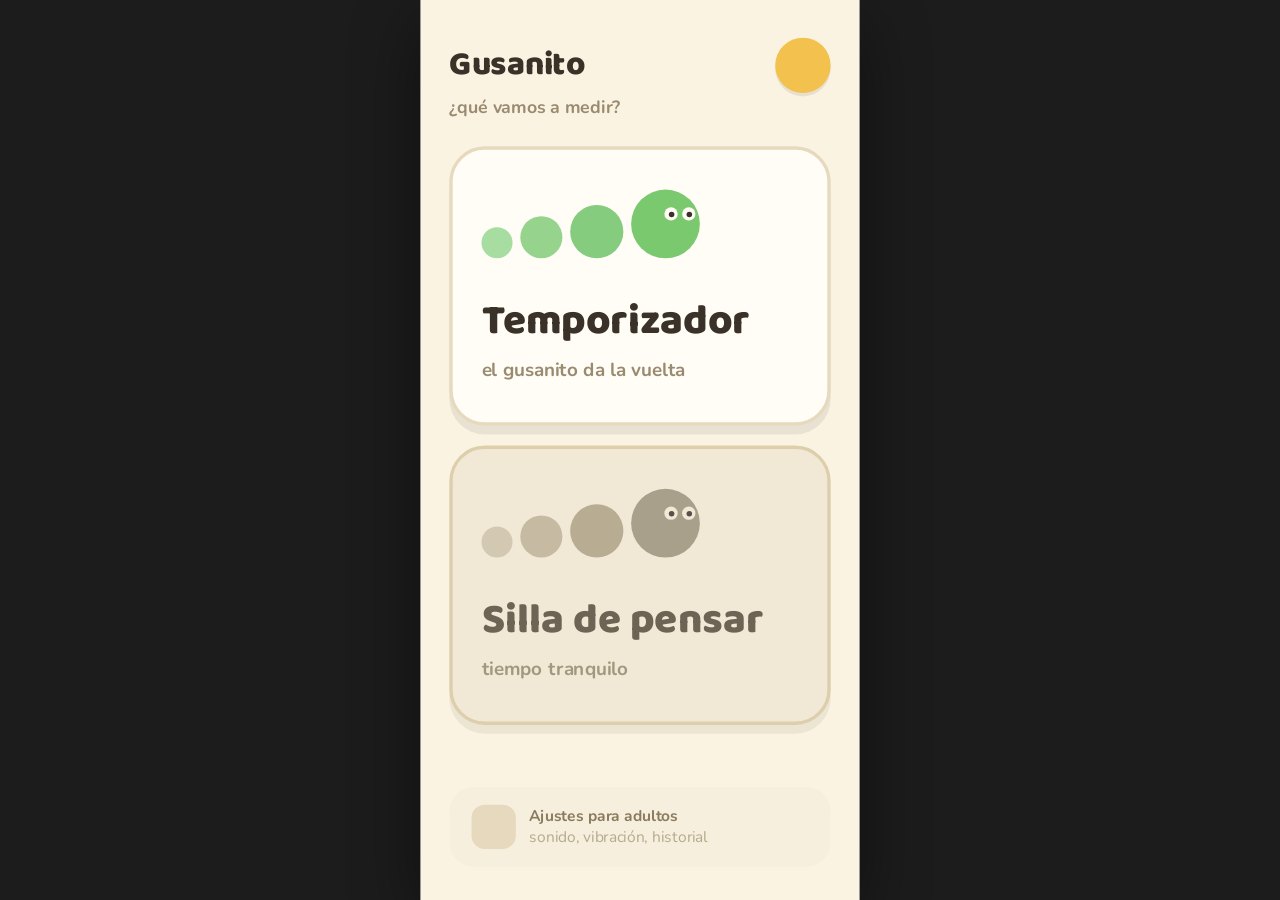
==== docs/index.html @ d6c410ab "Mover web/ a docs/ para publicar con GitHub Pages GitHub Pages (branch deployment) solo permite / o " ====
<!DOCTYPE html>
<html lang="es">
<head>
<meta charset="UTF-8" />
<meta name="viewport" content="width=device-width, initial-scale=1, maximum-scale=1, user-scalable=no" />
<title>Gusanito</title>
<link rel="preconnect" href="https://fonts.googleapis.com" />
<link rel="preconnect" href="https://fonts.gstatic.com" crossorigin />
<link href="https://fonts.googleapis.com/css2?family=Baloo+2:wght@500;700;800&family=Nunito:wght@400;700;800&display=swap" rel="stylesheet" />
<link rel="stylesheet" href="style.css" />
</head>
<body>
<div class="stage-wrapper">
  <div id="stage">

    <!-- 1 · Inicio -->
    <section class="screen active" id="screen-inicio">
      <div class="pad-inicio">
        <div class="row-between">
          <div class="titulo-app">Gusanito</div>
          <div class="sol"></div>
        </div>
        <div class="subtitulo-app">¿qué vamos a medir?</div>

        <div class="modo-card modo-card--temporizador" id="card-temporizador">
          <div class="gusanito-mini">
            <div class="mini-seg mini-seg--1"></div>
            <div class="mini-seg mini-seg--2"></div>
            <div class="mini-seg mini-seg--3"></div>
            <div class="mini-head">
              <div class="mini-ojo" style="left:30px;top:16px"></div>
              <div class="mini-ojo" style="left:46px;top:16px"></div>
              <div class="mini-pupila" style="left:34px;top:20px"></div>
              <div class="mini-pupila" style="left:50px;top:20px"></div>
            </div>
          </div>
          <div class="modo-titulo">Temporizador</div>
          <div class="modo-subtitulo">el gusanito da la vuelta</div>
        </div>

        <div class="modo-card modo-card--silla" id="card-silla">
          <div class="gusanito-mini">
            <div class="mini-seg mini-seg--1 silla"></div>
            <div class="mini-seg mini-seg--2 silla"></div>
            <div class="mini-seg mini-seg--3 silla"></div>
            <div class="mini-head silla">
              <div class="mini-ojo silla" style="left:30px;top:16px"></div>
              <div class="mini-ojo silla" style="left:46px;top:16px"></div>
              <div class="mini-pupila silla" style="left:34px;top:20px"></div>
              <div class="mini-pupila silla" style="left:50px;top:20px"></div>
            </div>
          </div>
          <div class="modo-titulo silla">Silla de pensar</div>
          <div class="modo-subtitulo silla">tiempo tranquilo</div>
        </div>

        <div class="spacer-flex"></div>

        <div class="ajustes-chip">
          <div class="ajustes-icono"></div>
          <div>
            <div class="ajustes-titulo">Ajustes para adultos</div>
            <div class="ajustes-subtitulo">sonido, vibración, historial</div>
          </div>
        </div>
      </div>
    </section>

    <!-- 2 · Duración Temporizador -->
    <section class="screen" id="screen-duracion-t">
      <div class="pad-duracion">
        <button class="back-btn back-btn--warm" id="back-duracion-t" aria-label="Volver">
          <svg viewBox="0 0 14 14"><path d="M14 1 L1 7 L14 13" stroke="#8A7A5E" stroke-width="5" stroke-linecap="round" stroke-linejoin="round" fill="none"/></svg>
        </button>
        <div class="titulo-32">¿Cuánto tiempo?</div>
        <div class="subtitulo-15">de 1 a 60 minutos</div>

        <div class="stepper stepper--warm">
          <button class="stepper-btn stepper-btn--minus-warm" id="t-minus" aria-label="Menos">
            <div class="bar-h"></div>
          </button>
          <div class="stepper-valor">
            <div class="stepper-numero" id="t-valor">5</div>
            <div class="stepper-label">MINUTOS</div>
          </div>
          <button class="stepper-btn stepper-btn--plus-warm" id="t-plus" aria-label="Más">
            <div class="bar-h light"></div>
            <div class="bar-v light"></div>
          </button>
        </div>

        <div class="eyebrow">ATAJOS</div>
        <div class="atajos-grid" id="atajos-grid"></div>

        <div class="spacer-flex"></div>

        <button class="cta cta--warm" id="empezar-btn">
          <svg viewBox="0 0 24 24" width="24" height="24"><path d="M0,0 L24,12 L0,24 Z" fill="#FFFFFF"/></svg>
          <span>Empezar</span>
        </button>
      </div>
    </section>

    <!-- 3 · Cuenta regresiva Temporizador -->
    <section class="screen" id="screen-cuenta-t">
      <svg id="canvas-t" viewBox="0 0 396 812" class="canvas-recorrido"></svg>
      <div class="cuenta-t-texto">
        <div class="mensaje-progreso" id="t-mensaje">¡Vamos!</div>
        <div class="tiempo-grande" id="t-tiempo">05:00</div>
        <div class="minutos-label">MINUTOS</div>
      </div>
      <div class="cuenta-t-controles">
        <button class="pausa-btn" id="t-pausa" aria-label="Pausar">
          <svg viewBox="0 0 24 24" width="30" height="30"><path d="M0,0 L24,12 L0,24 Z" fill="#FFFFFF"/></svg>
        </button>
        <button class="link-terminar" id="t-terminar">terminar</button>
      </div>
    </section>

    <!-- 4 · Terminó -->
    <section class="screen" id="screen-termino">
      <div class="confetti-layer" id="confetti-layer"></div>
      <div class="termino-centro">
        <div class="gusanito-grande" id="gusanito-grande">
          <div class="grande-seg grande-seg--1"></div>
          <div class="grande-seg grande-seg--2"></div>
          <div class="grande-seg grande-seg--3"></div>
          <div class="grande-head">
            <div class="grande-ojo" style="left:36px;top:21px"></div>
            <div class="grande-ojo" style="left:57px;top:21px"></div>
            <div class="grande-pupila" style="left:40px;top:26px"></div>
            <div class="grande-pupila" style="left:61px;top:26px"></div>
            <svg class="grande-boca" viewBox="0 0 28 13"><path d="M2,2 A12,12 0 0 0 26,2" stroke="#3A3128" stroke-width="4" stroke-linecap="round" fill="none"/></svg>
          </div>
        </div>
        <div class="titulo-pop" id="titulo-pop">¡Terminó!</div>
        <div class="subtitulo-19">el gusanito dio la vuelta completa</div>
        <div class="campanita-pill campanita-pill--warm">
          <div class="campanita-dot campanita-dot--warm"></div>
          <span>sonó la campanita</span>
        </div>
        <button class="cta cta--accent" id="otra-vez-btn"><span>Otra vez</span></button>
        <button class="link-tenue" id="volver-inicio-btn">volver al inicio</button>
      </div>
    </section>

    <!-- 5 · Silla · duración -->
    <section class="screen" id="screen-duracion-s">
      <div class="pad-duracion">
        <button class="back-btn back-btn--cool" id="back-duracion-s" aria-label="Volver">
          <svg viewBox="0 0 14 14"><path d="M14 1 L1 7 L14 13" stroke="#8C887F" stroke-width="5" stroke-linecap="round" stroke-linejoin="round" fill="none"/></svg>
        </button>
        <div class="titulo-30-cool">Silla de pensar</div>
        <div class="subtitulo-15-cool">Recomendado: un minuto por año de edad.</div>

        <div class="stepper stepper--cool">
          <button class="stepper-btn stepper-btn--minus-cool" id="s-minus" aria-label="Menos">
            <div class="bar-h cool"></div>
          </button>
          <div class="stepper-valor">
            <div class="stepper-numero-cool" id="s-valor">4</div>
            <div class="stepper-label-cool">MINUTOS</div>
          </div>
          <button class="stepper-btn stepper-btn--plus-cool" id="s-plus" aria-label="Más">
            <div class="bar-h light"></div>
            <div class="bar-v light"></div>
          </button>
        </div>

        <div class="eyebrow-cool">POR EDAD</div>
        <div class="edad-grid" id="edad-grid"></div>

        <div class="info-box">Durante el tiempo tranquilo la pantalla se queda fija. Solo un adulto puede terminarlo antes, manteniendo el botón presionado.</div>

        <div class="spacer-flex"></div>

        <button class="cta cta--cool-dark" id="comenzar-btn"><span>Comenzar</span></button>
      </div>
    </section>

    <!-- 6 · Silla · cuenta regresiva -->
    <section class="screen" id="screen-cuenta-s">
      <div class="circulo-respiracion"></div>
      <svg id="canvas-s" viewBox="0 0 396 812" class="canvas-recorrido"></svg>
      <div class="cuenta-s-texto">
        <div class="quedate-sentado">Quédate sentado</div>
        <div class="tiempo-grande-cool" id="s-tiempo">04:00</div>
        <div class="mensaje-cool" id="s-mensaje">el gusanito está dando la vuelta</div>
      </div>
      <div class="cuenta-s-controles">
        <div class="hold-bar" id="hold-bar">
          <div class="hold-fill" id="hold-fill"></div>
          <span class="hold-texto">Mantén presionado para terminar</span>
        </div>
        <div class="solo-adulto">solo un adulto</div>
      </div>
    </section>

    <!-- 7 · Silla · cierre -->
    <section class="screen" id="screen-cierre-s">
      <div class="pad-cierre">
        <div class="gusanito-cierre">
          <div class="cierre-seg cierre-seg--1"></div>
          <div class="cierre-seg cierre-seg--2"></div>
          <div class="cierre-seg cierre-seg--3"></div>
          <div class="cierre-head">
            <div class="cierre-ojo" style="left:30px;top:18px"></div>
            <div class="cierre-ojo" style="left:48px;top:18px"></div>
            <div class="cierre-pupila" style="left:34px;top:22px"></div>
            <div class="cierre-pupila" style="left:52px;top:22px"></div>
          </div>
        </div>
        <div class="titulo-44-cierre">Ya puedes<br/>levantarte</div>
        <div class="subtitulo-17-cierre">El gusanito terminó su vuelta. ¿Hablamos un momento de lo que pasó?</div>
        <div class="campanita-pill campanita-pill--cierre">
          <div class="campanita-dot campanita-dot--cierre"></div>
          <span>sonó la campanita</span>
        </div>
        <button class="cta cta--cierre" id="listo-btn"><span>Listo</span></button>
        <div class="divisor"></div>
        <div class="protocolo-card">
          <div class="eyebrow-cierre">PARA LOS ADULTOS</div>
          <div class="protocolo-titulo">Protocolo para que el tiempo fuera sea efectivo</div>
          <div class="protocolo-intro">Si decides utilizar la pausa como herramienta de gestión de conducta, la evidencia en modificación de conducta (como los protocolos de Parent-Child Interaction Therapy — PCIT) sugiere las siguientes pautas:</div>
          <div class="pautas-lista" id="pautas-lista"></div>
        </div>
      </div>
    </section>

  </div>
</div>
<script src="app.js"></script>
</body>
</html>
---- docs/style.css ----
:root {
  --warm-paper: #FBF3E2;
  --warm-paperDone: #FDF7E6;
  --warm-card: #FFFDF6;
  --warm-cardAlt: #F1E9D5;
  --warm-chip: #F6EFDD;
  --warm-border: #E6D9BE;
  --warm-borderAlt: #DDCEAC;
  --warm-ink: #3A3128;
  --warm-inkSoft: #8A7A5E;
  --warm-inkMuted: #9A8B70;
  --warm-inkFaint: #B6A98D;
  --warm-inkPale: #C0B49A;
  --warm-worm: #7BC96F;
  --warm-wormShadow: #5FA855;
  --warm-tint1: #A8DDA1;
  --warm-tint2: #96D48D;
  --warm-tint3: #86CC7E;
  --warm-accent: #E8A33D;
  --warm-accentShadow: #C6851F;
  --warm-accentText: #8A6A2F;
  --warm-sun: #F2C14E;
  --warm-confetti0: #E8A33D;
  --warm-confetti1: #7BC96F;
  --warm-confetti2: #E8836A;
  --warm-confetti3: #6FB6D8;
  --warm-sillaTint1: #D3C9B2;
  --warm-sillaTint2: #C6BBA2;
  --warm-sillaTint3: #B8AD93;
  --warm-sillaHead: #A9A08C;
  --warm-sillaPupil: #59524A;
  --warm-sillaTitle: #6E6455;
  --warm-sillaSubtitle: #A2977F;

  --cool-paper: #E7E6E1;
  --cool-surface: #F2F1ED;
  --cool-surfaceAlt: #EDECE8;
  --cool-pressed: #E2E0DA;
  --cool-track: #D6D4CD;
  --cool-holdBorder: #CDCBC4;
  --cool-breathe: #DBDAD4;
  --cool-holdFill: #C4C2BA;
  --cool-ink: #45423C;
  --cool-inkSoft: #6E6A63;
  --cool-inkMuted: #8C887F;
  --cool-inkFaint: #A29E96;
  --cool-dark: #5F5B54;
  --cool-darkActive: #4A473F;
  --cool-worm: #9AA1A8;

  --cierre-bg: #EAF3E4;
  --cierre-ink: #2F4A2B;
  --cierre-inkSoft: #5A7154;
  --cierre-cta: #5FA855;
  --cierre-ctaActive: #4E8E46;
  --cierre-card: #FBFDF9;
  --cierre-cardBorder: #D7E5CF;
  --cierre-divider: #CFDEC7;
  --cierre-chipBg: #DCEBD4;
  --cierre-chipInk: #4E7346;
  --cierre-bullet: #E3EEDD;
  --cierre-eyebrow: #8AA382;
  --cierre-protocoloIntro: #54634F;
  --cierre-tint1: #BFE0B6;
  --cierre-tint2: #A8DDA1;
  --cierre-tint3: #93D289;
  --cierre-wormHead: #7BC96F;
  --cierre-wormEye: #FFFDF6;
  --cierre-wormPupil: #3A3128;
}

* { box-sizing: border-box; }

html, body {
  margin: 0;
  padding: 0;
  width: 100%;
  height: 100%;
  background: #1c1c1c;
  overflow: hidden;
  font-family: 'Nunito', sans-serif;
  -webkit-tap-highlight-color: transparent;
  user-select: none;
}

.stage-wrapper {
  position: fixed;
  inset: 0;
  display: flex;
  align-items: center;
  justify-content: center;
}

#stage {
  position: relative;
  width: 396px;
  height: 812px;
  flex-shrink: 0;
  transform-origin: center center;
  box-shadow: 0 20px 60px rgba(0, 0, 0, .45);
  overflow: hidden;
  background: #fff;
}

.screen {
  position: absolute;
  inset: 0;
  display: none;
  flex-direction: column;
  overflow: hidden;
}
.screen.active { display: flex; }

button {
  font-family: inherit;
  border: none;
  background: none;
  cursor: pointer;
  padding: 0;
  -webkit-tap-highlight-color: transparent;
}
button:active { filter: brightness(0.96); }

/* ---------- Pantalla 1 · Inicio ---------- */
#screen-inicio { background: var(--warm-paper); }
.pad-inicio {
  display: flex;
  flex-direction: column;
  height: 100%;
  padding: 34px 26px 30px;
}
.row-between { display: flex; justify-content: space-between; align-items: center; }
.titulo-app { font-family: 'Baloo 2'; font-weight: 800; font-size: 30px; color: var(--warm-ink); }
.sol {
  width: 50px; height: 50px; border-radius: 50%;
  background: var(--warm-sun);
  box-shadow: 0 3px 0 0 rgba(0,0,0,.08);
}
.subtitulo-app { margin-top: 2px; font-family: 'Nunito'; font-weight: 700; font-size: 16px; color: var(--warm-inkMuted); margin-bottom: 24px; }

.modo-card {
  height: 252px;
  border-radius: 32px;
  padding: 28px 26px;
  display: flex;
  flex-direction: column;
  cursor: pointer;
}
.modo-card--temporizador {
  background: var(--warm-card);
  border: 3px solid var(--warm-border);
  box-shadow: 0 8px 0 0 rgba(58,49,40,.09);
  margin-bottom: 18px;
}
.modo-card--silla {
  background: var(--warm-cardAlt);
  border: 3px solid var(--warm-borderAlt);
  box-shadow: 0 8px 0 0 rgba(58,49,40,.07);
}
.gusanito-mini { position: relative; height: 70px; display: flex; align-items: flex-end; gap: 7px; }
.mini-seg { border-radius: 50%; background: var(--warm-tint1); }
.mini-seg--1 { width: 28px; height: 28px; background: var(--warm-tint1); }
.mini-seg--2 { width: 38px; height: 38px; background: var(--warm-tint2); }
.mini-seg--3 { width: 48px; height: 48px; background: var(--warm-tint3); }
.mini-seg.silla.mini-seg--1 { background: var(--warm-sillaTint1); }
.mini-seg.silla.mini-seg--2 { background: var(--warm-sillaTint2); }
.mini-seg.silla.mini-seg--3 { background: var(--warm-sillaTint3); }
.mini-head { position: relative; width: 62px; height: 62px; border-radius: 50%; background: var(--warm-worm); }
.mini-head.silla { background: var(--warm-sillaHead); }
.mini-ojo { position: absolute; width: 12px; height: 12px; border-radius: 50%; background: var(--warm-card); }
.mini-ojo.silla { background: var(--warm-cardAlt); }
.mini-pupila { position: absolute; width: 5px; height: 5px; border-radius: 50%; background: var(--warm-ink); }
.mini-pupila.silla { background: var(--warm-sillaPupil); }

.modo-titulo { margin-top: 26px; font-family: 'Baloo 2'; font-weight: 800; font-size: 38px; color: var(--warm-ink); }
.modo-titulo.silla { color: var(--warm-sillaTitle); }
.modo-subtitulo { margin-top: 2px; font-family: 'Nunito'; font-weight: 700; font-size: 17px; color: var(--warm-inkMuted); }
.modo-subtitulo.silla { color: var(--warm-sillaSubtitle); }

.spacer-flex { flex: 1; }

.ajustes-chip {
  display: flex; align-items: center; gap: 12px;
  background: var(--warm-chip); border-radius: 22px; padding: 16px 20px;
}
.ajustes-icono { width: 40px; height: 40px; border-radius: 12px; background: var(--warm-border); }
.ajustes-titulo { font-family: 'Nunito'; font-weight: 700; font-size: 14px; color: var(--warm-inkSoft); }
.ajustes-subtitulo { font-family: 'Nunito'; font-weight: 400; font-size: 14px; color: var(--warm-inkFaint); }

/* ---------- Back button ---------- */
.pad-duracion { display: flex; flex-direction: column; height: 100%; padding: 26px 26px 30px; }
.back-btn { width: 52px; height: 52px; border-radius: 50%; display: flex; align-items: center; justify-content: center; }
.back-btn svg { width: 14px; height: 14px; }
.back-btn--warm { background: var(--warm-cardAlt); }
.back-btn--warm:active { background: var(--warm-border); }
.back-btn--cool { background: var(--cool-surface); }
.back-btn--cool:active { background: var(--cool-pressed); }

/* ---------- Pantalla 2 · Duración Temporizador ---------- */
#screen-duracion-t { background: var(--warm-paper); }
.titulo-32 { margin-top: 22px; font-family: 'Baloo 2'; font-weight: 800; font-size: 32px; color: var(--warm-ink); }
.subtitulo-15 { margin-top: 6px; font-family: 'Nunito'; font-weight: 700; font-size: 15px; color: var(--warm-inkMuted); }

.stepper {
  margin-top: 22px;
  display: flex; align-items: center; justify-content: space-between;
  border-radius: 32px;
}
.stepper--warm {
  background: var(--warm-card); border: 3px solid var(--warm-border);
  box-shadow: 0 7px 0 0 rgba(58,49,40,.07);
  padding: 20px 26px;
}
.stepper--cool {
  background: var(--cool-surface); border: 2px solid var(--cool-track);
  padding: 26px 20px;
  border-radius: 28px;
}
.stepper-btn { width: 82px; height: 82px; border-radius: 50%; display: flex; align-items: center; justify-content: center; position: relative; }
.stepper--cool .stepper-btn { width: 80px; height: 80px; }
.stepper-btn--minus-warm { background: var(--warm-cardAlt); }
.stepper-btn--minus-warm:active { background: var(--warm-border); }
.stepper-btn--plus-warm { background: var(--warm-worm); }
.stepper-btn--plus-warm:active { background: var(--warm-wormShadow); }
.stepper-btn--minus-cool { background: var(--cool-pressed); }
.stepper-btn--minus-cool:active { background: var(--cool-track); }
.stepper-btn--plus-cool { background: var(--cool-dark); }
.stepper-btn--plus-cool:active { background: var(--cool-darkActive); }

.bar-h { width: 32px; height: 6px; border-radius: 3px; background: var(--warm-inkSoft); }
.bar-h.cool { background: var(--cool-inkMuted); }
.bar-h.light { width: 32px; height: 6px; border-radius: 3px; background: var(--warm-card); position: absolute; }
.bar-v.light { width: 6px; height: 32px; border-radius: 3px; background: var(--warm-card); position: absolute; }

.stepper-valor { display: flex; flex-direction: column; align-items: center; }
.stepper-numero { font-family: 'Baloo 2'; font-weight: 800; font-size: 84px; letter-spacing: -2px; color: var(--warm-ink); line-height: 1; }
.stepper-label { font-family: 'Nunito'; font-weight: 700; font-size: 13px; letter-spacing: 2px; color: var(--warm-inkFaint); }
.stepper-numero-cool { font-family: 'Baloo 2'; font-weight: 800; font-size: 82px; color: var(--cool-ink); line-height: 1; }
.stepper-label-cool { font-family: 'Nunito'; font-weight: 700; font-size: 13px; letter-spacing: 2px; color: var(--cool-inkMuted); }

.eyebrow { margin-top: 26px; font-family: 'Nunito'; font-weight: 700; font-size: 13px; letter-spacing: 1.8px; color: var(--warm-inkFaint); }
.eyebrow-cool { margin-top: 22px; font-family: 'Nunito'; font-weight: 700; font-size: 12px; letter-spacing: 1.5px; color: var(--cool-inkFaint); }

.atajos-grid { margin-top: 10px; display: grid; grid-template-columns: repeat(3, 1fr); gap: 12px; }
.atajo-chip {
  height: 74px; border-radius: 22px; background: var(--warm-chip); border: 2px solid var(--warm-border);
  display: flex; align-items: center; justify-content: center;
  font-family: 'Baloo 2'; font-weight: 800; font-size: 30px; color: var(--warm-ink);
}
.atajo-chip.selected, .atajo-chip:active { background: var(--warm-border); }

.edad-grid { margin-top: 10px; display: flex; gap: 10px; }
.edad-chip {
  flex: 1; height: 66px; border-radius: 18px; background: var(--cool-surface); border: 2px solid var(--cool-track);
  display: flex; flex-direction: column; align-items: center; justify-content: center;
}
.edad-chip.selected, .edad-chip:active { background: var(--cool-pressed); }
.edad-numero { font-family: 'Baloo 2'; font-weight: 700; font-size: 22px; color: var(--cool-ink); }
.edad-label { font-family: 'Nunito'; font-weight: 400; font-size: 10px; color: var(--cool-inkFaint); }

.info-box {
  margin-top: 22px; font-family: 'Nunito'; font-weight: 400; font-size: 13px; line-height: 21px; color: var(--cool-inkSoft);
  background: var(--cool-surfaceAlt); border-radius: 18px; padding: 16px 18px;
}

.cta {
  width: 100%; height: 96px; border-radius: 48px; display: flex; align-items: center; justify-content: center; gap: 14px;
  font-family: 'Baloo 2'; font-weight: 800; font-size: 32px; color: #fff;
  transition: transform .08s linear, box-shadow .08s linear;
}
.cta--warm { background: var(--warm-worm); box-shadow: 0 8px 0 0 var(--warm-wormShadow); }
.cta--warm:active { box-shadow: 0 4px 0 0 var(--warm-wormShadow); transform: translateY(4px); }
.cta--accent { height: 94px; border-radius: 47px; background: var(--warm-accent); box-shadow: 0 8px 0 0 var(--warm-accentShadow); font-size: 30px; }
.cta--accent:active { box-shadow: 0 4px 0 0 var(--warm-accentShadow); transform: translateY(4px); }
.cta--cool-dark { height: 92px; border-radius: 24px; background: var(--cool-dark); color: var(--cool-surface); font-weight: 700; font-size: 26px; }
.cta--cool-dark:active { background: var(--cool-darkActive); }
.cta--cierre { height: 90px; border-radius: 24px; background: var(--cierre-cta); color: var(--cierre-wormEye); font-weight: 700; font-size: 26px; margin-top: 26px; }
.cta--cierre:active { background: var(--cierre-ctaActive); }

/* ---------- Pantalla 3 · Cuenta regresiva Temporizador ---------- */
#screen-cuenta-t, #screen-cuenta-s { background: var(--warm-paper); }
#screen-cuenta-s { background: var(--cool-paper); }
.canvas-recorrido { position: absolute; inset: 0; width: 396px; height: 812px; }

.cuenta-t-texto {
  position: absolute; top: 260px; left: 0; right: 0;
  display: flex; flex-direction: column; align-items: center;
}
.mensaje-progreso { height: 30px; display: flex; align-items: center; font-family: 'Nunito'; font-weight: 700; font-size: 22px; color: var(--warm-inkMuted); }
.tiempo-grande { margin-top: 4px; font-family: 'Baloo 2'; font-weight: 800; font-size: 100px; letter-spacing: -2px; color: var(--warm-ink); line-height: 1; }
.minutos-label { margin-top: 4px; font-family: 'Nunito'; font-weight: 700; font-size: 15px; letter-spacing: 2px; color: var(--warm-inkFaint); }

.cuenta-t-controles {
  position: absolute; bottom: 118px; left: 0; right: 0;
  display: flex; flex-direction: column; align-items: center;
}
.pausa-btn {
  width: 104px; height: 104px; border-radius: 50%; background: var(--warm-worm);
  display: flex; align-items: center; justify-content: center;
}
.pausa-btn.pausado { background: var(--warm-card); border: 4px solid var(--warm-border); }
.pausa-icono-bars { display: flex; gap: 9px; }
.pausa-icono-bars div { width: 13px; height: 40px; border-radius: 4px; background: var(--warm-inkSoft); }
.link-terminar { margin-top: 10px; padding: 10px 22px; font-family: 'Nunito'; font-weight: 700; font-size: 16px; color: var(--warm-inkFaint); }
.link-tenue { margin-top: 18px; padding: 10px 22px; font-family: 'Nunito'; font-weight: 700; font-size: 15px; color: var(--warm-inkPale); }

/* ---------- Pantalla 4 · Terminó ---------- */
#screen-termino { background: var(--warm-paperDone); }
.confetti-layer { position: absolute; inset: 0; overflow: hidden; }
.confetti-pieza { position: absolute; top: 0; }

@keyframes fall {
  0% { transform: translateY(-40px) rotate(0deg); }
  100% { transform: translateY(852px) rotate(520deg); }
}

.termino-centro {
  position: absolute; top: 50%; left: 0; right: 0; transform: translateY(-50%);
  display: flex; flex-direction: column; align-items: center; padding: 0 28px;
}

.gusanito-grande { position: relative; height: 78px; display: flex; align-items: flex-end; gap: 8px; animation: bob 1.6s cubic-bezier(0.4,0,0.2,1) infinite alternate; }
@keyframes bob { from { transform: translateY(-9px); } to { transform: translateY(9px); } }
.grande-seg { border-radius: 50%; }
.grande-seg--1 { width: 34px; height: 34px; background: var(--warm-tint1); }
.grande-seg--2 { width: 44px; height: 44px; background: var(--warm-tint2); }
.grande-seg--3 { width: 56px; height: 56px; background: var(--warm-tint3); }
.grande-head { position: relative; width: 78px; height: 78px; border-radius: 50%; background: var(--warm-worm); }
.grande-ojo { position: absolute; width: 14px; height: 14px; border-radius: 50%; background: var(--warm-card); }
.grande-pupila { position: absolute; width: 6px; height: 6px; border-radius: 50%; background: var(--warm-ink); }
.grande-boca { position: absolute; left: 42px; top: 50px; width: 28px; height: 13px; }

.titulo-pop {
  margin-top: 34px; font-family: 'Baloo 2'; font-weight: 800; font-size: 56px; color: var(--warm-ink);
  animation: pop .5s cubic-bezier(0,0,0.2,1) both;
}
@keyframes pop {
  0% { transform: scale(.72); opacity: 0; }
  100% { transform: scale(1); opacity: 1; }
}
.subtitulo-19 { margin-top: 4px; font-family: 'Nunito'; font-weight: 700; font-size: 19px; color: var(--warm-inkMuted); text-align: center; }

.campanita-pill { margin-top: 22px; display: flex; align-items: center; gap: 8px; border-radius: 999px; }
.campanita-pill--warm { background: var(--warm-chip); padding: 9px 18px; font-family: 'Nunito'; font-weight: 700; font-size: 14px; color: var(--warm-accentText); }
.campanita-pill--cierre { background: var(--cierre-chipBg); padding: 8px 16px; font-family: 'Nunito'; font-weight: 700; font-size: 13px; color: var(--cierre-chipInk); }
.campanita-dot { width: 11px; height: 11px; border-radius: 50%; }
.campanita-dot--warm { background: var(--warm-accent); }
.campanita-dot--cierre { width: 10px; height: 10px; background: var(--cierre-cta); }

#otra-vez-btn { margin-top: 26px; }

/* ---------- Pantalla 5 · Silla · duración ---------- */
#screen-duracion-s { background: var(--cool-paper); }
.titulo-30-cool { margin-top: 20px; font-family: 'Baloo 2'; font-weight: 800; font-size: 30px; color: var(--cool-ink); }
.subtitulo-15-cool { margin-top: 4px; font-family: 'Nunito'; font-weight: 700; font-size: 15px; color: var(--cool-inkMuted); }

/* ---------- Pantalla 6 · Silla · cuenta regresiva ---------- */
.circulo-respiracion {
  position: absolute; width: 280px; height: 280px; border-radius: 50%; background: var(--cool-breathe);
  top: 50%; left: 50%; margin-left: -144px; margin-top: -180px;
  animation: breathe 3s cubic-bezier(0.4,0,0.2,1) infinite alternate;
}
@keyframes breathe {
  0% { transform: scale(1); opacity: .4; }
  100% { transform: scale(1.12); opacity: .75; }
}

.cuenta-s-texto {
  position: absolute; top: 300px; left: 0; right: 0;
  display: flex; flex-direction: column; align-items: center;
}
.quedate-sentado { font-family: 'Nunito'; font-weight: 700; font-size: 20px; color: var(--cool-inkSoft); }
.tiempo-grande-cool { margin-top: 8px; font-family: 'Baloo 2'; font-weight: 800; font-size: 80px; letter-spacing: -1px; color: var(--cool-ink); line-height: 1; }
.mensaje-cool { margin-top: 8px; height: 22px; display: flex; align-items: center; font-family: 'Nunito'; font-weight: 400; font-size: 15px; color: var(--cool-inkMuted); }

.cuenta-s-controles {
  position: absolute; bottom: 104px; left: 56px; right: 56px;
  display: flex; flex-direction: column; align-items: center;
}
.hold-bar {
  position: relative; width: 100%; height: 64px; border-radius: 18px;
  background: var(--cool-breathe); border: 2px solid var(--cool-holdBorder);
  display: flex; align-items: center; justify-content: center; overflow: hidden;
  touch-action: none;
}
.hold-fill { position: absolute; left: 0; top: 0; bottom: 0; width: 0%; background: var(--cool-holdFill); }
.hold-texto { position: relative; font-family: 'Nunito'; font-weight: 700; font-size: 15px; color: var(--cool-dark); text-align: center; padding: 0 8px; }
.solo-adulto { margin-top: 14px; font-family: 'Nunito'; font-weight: 400; font-size: 13px; color: var(--cool-inkFaint); }

/* ---------- Pantalla 7 · Silla · cierre ---------- */
#screen-cierre-s { background: var(--cierre-bg); overflow-y: auto; }
.pad-cierre { display: flex; flex-direction: column; align-items: center; padding: 56px 26px 40px; }

.gusanito-cierre { position: relative; height: 66px; display: flex; align-items: flex-end; gap: 7px; }
.cierre-seg { border-radius: 50%; }
.cierre-seg--1 { width: 28px; height: 28px; background: var(--cierre-tint1); }
.cierre-seg--2 { width: 36px; height: 36px; background: var(--cierre-tint2); }
.cierre-seg--3 { width: 48px; height: 48px; background: var(--cierre-tint3); }
.cierre-head { position: relative; width: 66px; height: 66px; border-radius: 50%; background: var(--cierre-wormHead); }
.cierre-ojo { position: absolute; width: 13px; height: 13px; border-radius: 50%; background: var(--cierre-wormEye); }
.cierre-pupila { position: absolute; width: 5px; height: 5px; border-radius: 50%; background: var(--cierre-wormPupil); }

.titulo-44-cierre { margin-top: 32px; font-family: 'Baloo 2'; font-weight: 800; font-size: 44px; line-height: 50px; color: var(--cierre-ink); text-align: center; }
.subtitulo-17-cierre { margin-top: 14px; font-family: 'Nunito'; font-weight: 400; font-size: 17px; line-height: 27px; color: var(--cierre-inkSoft); text-align: center; max-width: 290px; }

.divisor { margin-top: 34px; width: 100%; height: 1px; background: var(--cierre-divider); }

.protocolo-card {
  margin-top: 26px; width: 100%; border-radius: 22px; background: var(--cierre-card); border: 1px solid var(--cierre-cardBorder);
  padding: 24px 22px;
}
.eyebrow-cierre { font-family: 'Nunito'; font-weight: 700; font-size: 11px; letter-spacing: 1.6px; color: var(--cierre-eyebrow); }
.protocolo-titulo { margin-top: 8px; font-family: 'Baloo 2'; font-weight: 800; font-size: 26px; line-height: 31px; color: var(--cierre-ink); }
.protocolo-intro { margin-top: 12px; font-family: 'Nunito'; font-weight: 400; font-size: 14px; line-height: 23px; color: var(--cierre-protocoloIntro); }

.pautas-lista { margin-top: 22px; display: flex; flex-direction: column; gap: 18px; }
.pauta-item { display: flex; gap: 14px; }
.pauta-bullet {
  flex-shrink: 0; width: 26px; height: 26px; border-radius: 50%; background: var(--cierre-bullet);
  display: flex; align-items: center; justify-content: center;
  font-family: 'Nunito'; font-weight: 700; font-size: 13px; color: var(--cierre-chipInk);
}
.pauta-texto { font-family: 'Nunito'; font-weight: 400; font-size: 14px; line-height: 22px; color: var(--cierre-protocoloIntro); }
.pauta-texto b { font-weight: 800; color: var(--cierre-ink); }
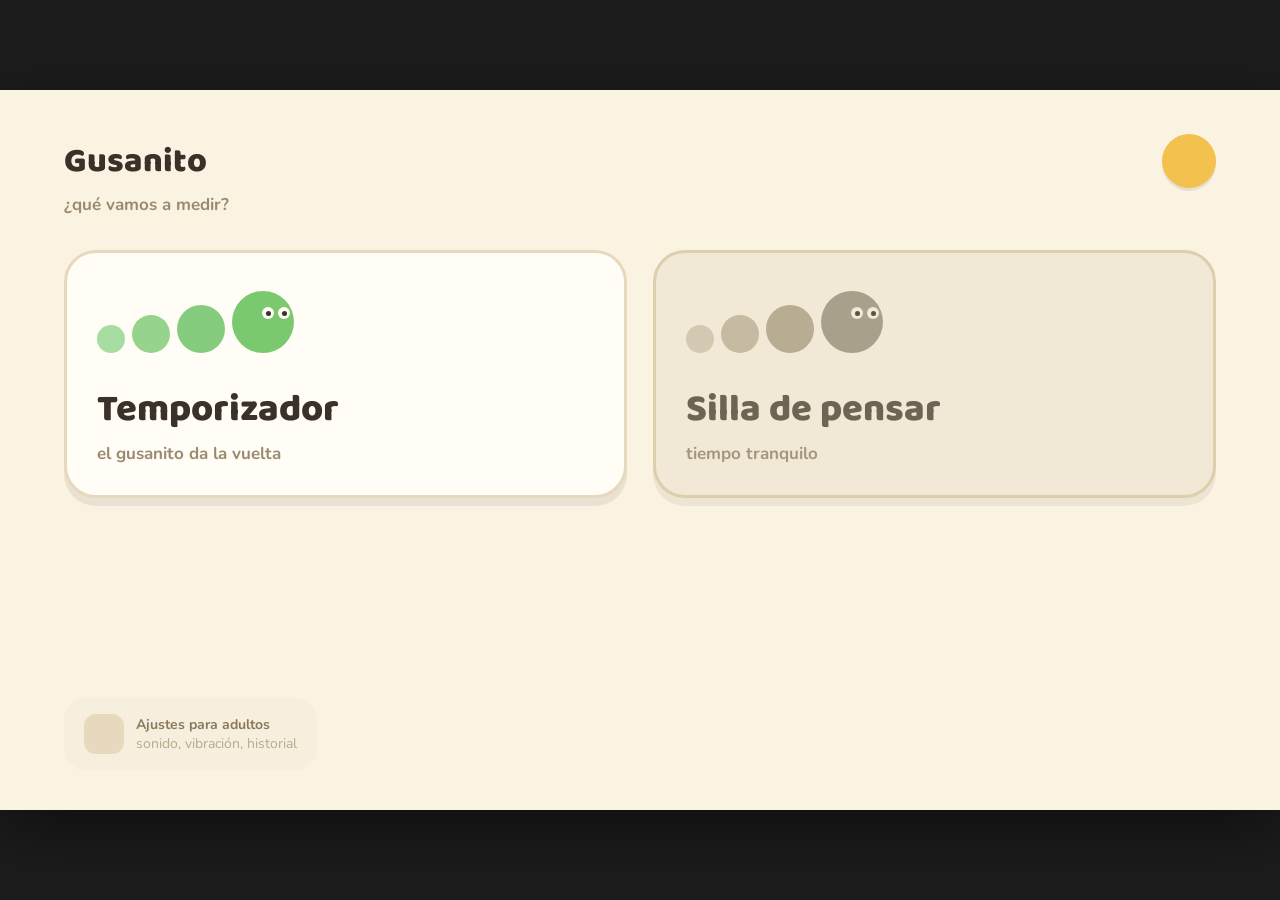
==== commit d49260bf: "Formato 16:9 adaptativo y navegacion con History API - El stage pasa de 396x812 (portrait) a 1280x72" ====
--- a/docs/index.html
+++ b/docs/index.html
@@ -17,41 +17,45 @@
     <section class="screen active" id="screen-inicio">
       <div class="pad-inicio">
         <div class="row-between">
-          <div class="titulo-app">Gusanito</div>
+          <div>
+            <div class="titulo-app">Gusanito</div>
+            <div class="subtitulo-app">¿qué vamos a medir?</div>
+          </div>
           <div class="sol"></div>
         </div>
-        <div class="subtitulo-app">¿qué vamos a medir?</div>
-
-        <div class="modo-card modo-card--temporizador" id="card-temporizador">
-          <div class="gusanito-mini">
-            <div class="mini-seg mini-seg--1"></div>
-            <div class="mini-seg mini-seg--2"></div>
-            <div class="mini-seg mini-seg--3"></div>
-            <div class="mini-head">
-              <div class="mini-ojo" style="left:30px;top:16px"></div>
-              <div class="mini-ojo" style="left:46px;top:16px"></div>
-              <div class="mini-pupila" style="left:34px;top:20px"></div>
-              <div class="mini-pupila" style="left:50px;top:20px"></div>
-            </div>
-          </div>
-          <div class="modo-titulo">Temporizador</div>
-          <div class="modo-subtitulo">el gusanito da la vuelta</div>
-        </div>
-
-        <div class="modo-card modo-card--silla" id="card-silla">
-          <div class="gusanito-mini">
-            <div class="mini-seg mini-seg--1 silla"></div>
-            <div class="mini-seg mini-seg--2 silla"></div>
-            <div class="mini-seg mini-seg--3 silla"></div>
-            <div class="mini-head silla">
-              <div class="mini-ojo silla" style="left:30px;top:16px"></div>
-              <div class="mini-ojo silla" style="left:46px;top:16px"></div>
-              <div class="mini-pupila silla" style="left:34px;top:20px"></div>
-              <div class="mini-pupila silla" style="left:50px;top:20px"></div>
-            </div>
-          </div>
-          <div class="modo-titulo silla">Silla de pensar</div>
-          <div class="modo-subtitulo silla">tiempo tranquilo</div>
+
+        <div class="modos-row">
+          <div class="modo-card modo-card--temporizador" id="card-temporizador">
+            <div class="gusanito-mini">
+              <div class="mini-seg mini-seg--1"></div>
+              <div class="mini-seg mini-seg--2"></div>
+              <div class="mini-seg mini-seg--3"></div>
+              <div class="mini-head">
+                <div class="mini-ojo" style="left:30px;top:16px"></div>
+                <div class="mini-ojo" style="left:46px;top:16px"></div>
+                <div class="mini-pupila" style="left:34px;top:20px"></div>
+                <div class="mini-pupila" style="left:50px;top:20px"></div>
+              </div>
+            </div>
+            <div class="modo-titulo">Temporizador</div>
+            <div class="modo-subtitulo">el gusanito da la vuelta</div>
+          </div>
+
+          <div class="modo-card modo-card--silla" id="card-silla">
+            <div class="gusanito-mini">
+              <div class="mini-seg mini-seg--1 silla"></div>
+              <div class="mini-seg mini-seg--2 silla"></div>
+              <div class="mini-seg mini-seg--3 silla"></div>
+              <div class="mini-head silla">
+                <div class="mini-ojo silla" style="left:30px;top:16px"></div>
+                <div class="mini-ojo silla" style="left:46px;top:16px"></div>
+                <div class="mini-pupila silla" style="left:34px;top:20px"></div>
+                <div class="mini-pupila silla" style="left:50px;top:20px"></div>
+              </div>
+            </div>
+            <div class="modo-titulo silla">Silla de pensar</div>
+            <div class="modo-subtitulo silla">tiempo tranquilo</div>
+          </div>
         </div>
 
         <div class="spacer-flex"></div>
@@ -72,48 +76,57 @@
         <button class="back-btn back-btn--warm" id="back-duracion-t" aria-label="Volver">
           <svg viewBox="0 0 14 14"><path d="M14 1 L1 7 L14 13" stroke="#8A7A5E" stroke-width="5" stroke-linecap="round" stroke-linejoin="round" fill="none"/></svg>
         </button>
-        <div class="titulo-32">¿Cuánto tiempo?</div>
-        <div class="subtitulo-15">de 1 a 60 minutos</div>
-
-        <div class="stepper stepper--warm">
-          <button class="stepper-btn stepper-btn--minus-warm" id="t-minus" aria-label="Menos">
-            <div class="bar-h"></div>
-          </button>
-          <div class="stepper-valor">
-            <div class="stepper-numero" id="t-valor">5</div>
-            <div class="stepper-label">MINUTOS</div>
-          </div>
-          <button class="stepper-btn stepper-btn--plus-warm" id="t-plus" aria-label="Más">
-            <div class="bar-h light"></div>
-            <div class="bar-v light"></div>
-          </button>
-        </div>
-
-        <div class="eyebrow">ATAJOS</div>
-        <div class="atajos-grid" id="atajos-grid"></div>
-
-        <div class="spacer-flex"></div>
-
-        <button class="cta cta--warm" id="empezar-btn">
-          <svg viewBox="0 0 24 24" width="24" height="24"><path d="M0,0 L24,12 L0,24 Z" fill="#FFFFFF"/></svg>
-          <span>Empezar</span>
-        </button>
+
+        <div class="duracion-layout">
+          <div class="duracion-col-izq">
+            <div class="titulo-32">¿Cuánto tiempo?</div>
+            <div class="subtitulo-15">de 1 a 60 minutos</div>
+
+            <div class="stepper stepper--warm">
+              <button class="stepper-btn stepper-btn--minus-warm" id="t-minus" aria-label="Menos">
+                <div class="bar-h"></div>
+              </button>
+              <div class="stepper-valor">
+                <div class="stepper-numero" id="t-valor">5</div>
+                <div class="stepper-label">MINUTOS</div>
+              </div>
+              <button class="stepper-btn stepper-btn--plus-warm" id="t-plus" aria-label="Más">
+                <div class="bar-h light"></div>
+                <div class="bar-v light"></div>
+              </button>
+            </div>
+          </div>
+
+          <div class="duracion-col-der">
+            <div class="eyebrow">ATAJOS</div>
+            <div class="atajos-grid" id="atajos-grid"></div>
+
+            <div class="spacer-flex"></div>
+
+            <button class="cta cta--warm" id="empezar-btn">
+              <svg viewBox="0 0 24 24" width="24" height="24"><path d="M0,0 L24,12 L0,24 Z" fill="#FFFFFF"/></svg>
+              <span>Empezar</span>
+            </button>
+          </div>
+        </div>
       </div>
     </section>
 
     <!-- 3 · Cuenta regresiva Temporizador -->
     <section class="screen" id="screen-cuenta-t">
-      <svg id="canvas-t" viewBox="0 0 396 812" class="canvas-recorrido"></svg>
-      <div class="cuenta-t-texto">
-        <div class="mensaje-progreso" id="t-mensaje">¡Vamos!</div>
-        <div class="tiempo-grande" id="t-tiempo">05:00</div>
-        <div class="minutos-label">MINUTOS</div>
-      </div>
-      <div class="cuenta-t-controles">
-        <button class="pausa-btn" id="t-pausa" aria-label="Pausar">
-          <svg viewBox="0 0 24 24" width="30" height="30"><path d="M0,0 L24,12 L0,24 Z" fill="#FFFFFF"/></svg>
-        </button>
-        <button class="link-terminar" id="t-terminar">terminar</button>
+      <svg id="canvas-t" viewBox="0 0 1280 720" class="canvas-recorrido"></svg>
+      <div class="cuenta-t-centro">
+        <div class="cuenta-t-texto">
+          <div class="mensaje-progreso" id="t-mensaje">¡Vamos!</div>
+          <div class="tiempo-grande" id="t-tiempo">05:00</div>
+          <div class="minutos-label">MINUTOS</div>
+        </div>
+        <div class="cuenta-t-controles">
+          <button class="pausa-btn" id="t-pausa" aria-label="Pausar">
+            <svg viewBox="0 0 24 24" width="30" height="30"><path d="M0,0 L24,12 L0,24 Z" fill="#FFFFFF"/></svg>
+          </button>
+          <button class="link-terminar" id="t-terminar">terminar</button>
+        </div>
       </div>
     </section>
 
@@ -150,49 +163,58 @@
         <button class="back-btn back-btn--cool" id="back-duracion-s" aria-label="Volver">
           <svg viewBox="0 0 14 14"><path d="M14 1 L1 7 L14 13" stroke="#8C887F" stroke-width="5" stroke-linecap="round" stroke-linejoin="round" fill="none"/></svg>
         </button>
-        <div class="titulo-30-cool">Silla de pensar</div>
-        <div class="subtitulo-15-cool">Recomendado: un minuto por año de edad.</div>
-
-        <div class="stepper stepper--cool">
-          <button class="stepper-btn stepper-btn--minus-cool" id="s-minus" aria-label="Menos">
-            <div class="bar-h cool"></div>
-          </button>
-          <div class="stepper-valor">
-            <div class="stepper-numero-cool" id="s-valor">4</div>
-            <div class="stepper-label-cool">MINUTOS</div>
-          </div>
-          <button class="stepper-btn stepper-btn--plus-cool" id="s-plus" aria-label="Más">
-            <div class="bar-h light"></div>
-            <div class="bar-v light"></div>
-          </button>
-        </div>
-
-        <div class="eyebrow-cool">POR EDAD</div>
-        <div class="edad-grid" id="edad-grid"></div>
-
-        <div class="info-box">Durante el tiempo tranquilo la pantalla se queda fija. Solo un adulto puede terminarlo antes, manteniendo el botón presionado.</div>
-
-        <div class="spacer-flex"></div>
-
-        <button class="cta cta--cool-dark" id="comenzar-btn"><span>Comenzar</span></button>
+
+        <div class="duracion-layout">
+          <div class="duracion-col-izq">
+            <div class="titulo-30-cool">Silla de pensar</div>
+            <div class="subtitulo-15-cool">Recomendado: un minuto por año de edad.</div>
+
+            <div class="stepper stepper--cool">
+              <button class="stepper-btn stepper-btn--minus-cool" id="s-minus" aria-label="Menos">
+                <div class="bar-h cool"></div>
+              </button>
+              <div class="stepper-valor">
+                <div class="stepper-numero-cool" id="s-valor">4</div>
+                <div class="stepper-label-cool">MINUTOS</div>
+              </div>
+              <button class="stepper-btn stepper-btn--plus-cool" id="s-plus" aria-label="Más">
+                <div class="bar-h light"></div>
+                <div class="bar-v light"></div>
+              </button>
+            </div>
+          </div>
+
+          <div class="duracion-col-der">
+            <div class="eyebrow-cool">POR EDAD</div>
+            <div class="edad-grid" id="edad-grid"></div>
+
+            <div class="info-box">Durante el tiempo tranquilo la pantalla se queda fija. Solo un adulto puede terminarlo antes, manteniendo el botón presionado.</div>
+
+            <div class="spacer-flex"></div>
+
+            <button class="cta cta--cool-dark" id="comenzar-btn"><span>Comenzar</span></button>
+          </div>
+        </div>
       </div>
     </section>
 
     <!-- 6 · Silla · cuenta regresiva -->
     <section class="screen" id="screen-cuenta-s">
       <div class="circulo-respiracion"></div>
-      <svg id="canvas-s" viewBox="0 0 396 812" class="canvas-recorrido"></svg>
-      <div class="cuenta-s-texto">
-        <div class="quedate-sentado">Quédate sentado</div>
-        <div class="tiempo-grande-cool" id="s-tiempo">04:00</div>
-        <div class="mensaje-cool" id="s-mensaje">el gusanito está dando la vuelta</div>
-      </div>
-      <div class="cuenta-s-controles">
-        <div class="hold-bar" id="hold-bar">
-          <div class="hold-fill" id="hold-fill"></div>
-          <span class="hold-texto">Mantén presionado para terminar</span>
-        </div>
-        <div class="solo-adulto">solo un adulto</div>
+      <svg id="canvas-s" viewBox="0 0 1280 720" class="canvas-recorrido"></svg>
+      <div class="cuenta-s-centro">
+        <div class="cuenta-s-texto">
+          <div class="quedate-sentado">Quédate sentado</div>
+          <div class="tiempo-grande-cool" id="s-tiempo">04:00</div>
+          <div class="mensaje-cool" id="s-mensaje">el gusanito está dando la vuelta</div>
+        </div>
+        <div class="cuenta-s-controles">
+          <div class="hold-bar" id="hold-bar">
+            <div class="hold-fill" id="hold-fill"></div>
+            <span class="hold-texto">Mantén presionado para terminar</span>
+          </div>
+          <div class="solo-adulto">solo un adulto</div>
+        </div>
       </div>
     </section>
 
--- a/docs/style.css
+++ b/docs/style.css
@@ -93,8 +93,8 @@
 
 #stage {
   position: relative;
-  width: 396px;
-  height: 812px;
+  width: 1280px;
+  height: 720px;
   flex-shrink: 0;
   transform-origin: center center;
   box-shadow: 0 20px 60px rgba(0, 0, 0, .45);
@@ -127,30 +127,38 @@
   display: flex;
   flex-direction: column;
   height: 100%;
-  padding: 34px 26px 30px;
-}
-.row-between { display: flex; justify-content: space-between; align-items: center; }
-.titulo-app { font-family: 'Baloo 2'; font-weight: 800; font-size: 30px; color: var(--warm-ink); }
+  padding: 44px 64px 40px;
+}
+.row-between { display: flex; justify-content: space-between; align-items: flex-start; }
+.titulo-app { font-family: 'Baloo 2'; font-weight: 800; font-size: 34px; color: var(--warm-ink); }
 .sol {
-  width: 50px; height: 50px; border-radius: 50%;
+  width: 54px; height: 54px; border-radius: 50%;
   background: var(--warm-sun);
   box-shadow: 0 3px 0 0 rgba(0,0,0,.08);
-}
-.subtitulo-app { margin-top: 2px; font-family: 'Nunito'; font-weight: 700; font-size: 16px; color: var(--warm-inkMuted); margin-bottom: 24px; }
-
+  flex-shrink: 0;
+}
+.subtitulo-app { margin-top: 4px; font-family: 'Nunito'; font-weight: 700; font-size: 17px; color: var(--warm-inkMuted); }
+
+.modos-row {
+  display: flex;
+  gap: 26px;
+  margin-top: 34px;
+  flex: 1;
+  max-height: 440px;
+}
 .modo-card {
-  height: 252px;
+  flex: 1;
   border-radius: 32px;
-  padding: 28px 26px;
+  padding: 30px 30px;
   display: flex;
   flex-direction: column;
+  justify-content: center;
   cursor: pointer;
 }
 .modo-card--temporizador {
   background: var(--warm-card);
   border: 3px solid var(--warm-border);
   box-shadow: 0 8px 0 0 rgba(58,49,40,.09);
-  margin-bottom: 18px;
 }
 .modo-card--silla {
   background: var(--warm-cardAlt);
@@ -182,27 +190,38 @@
 .ajustes-chip {
   display: flex; align-items: center; gap: 12px;
   background: var(--warm-chip); border-radius: 22px; padding: 16px 20px;
+  align-self: flex-start; max-width: 380px;
 }
 .ajustes-icono { width: 40px; height: 40px; border-radius: 12px; background: var(--warm-border); }
 .ajustes-titulo { font-family: 'Nunito'; font-weight: 700; font-size: 14px; color: var(--warm-inkSoft); }
 .ajustes-subtitulo { font-family: 'Nunito'; font-weight: 400; font-size: 14px; color: var(--warm-inkFaint); }
 
 /* ---------- Back button ---------- */
-.pad-duracion { display: flex; flex-direction: column; height: 100%; padding: 26px 26px 30px; }
-.back-btn { width: 52px; height: 52px; border-radius: 50%; display: flex; align-items: center; justify-content: center; }
+.pad-duracion { display: flex; flex-direction: column; height: 100%; padding: 40px 64px 44px; }
+.back-btn { width: 52px; height: 52px; border-radius: 50%; display: flex; align-items: center; justify-content: center; flex-shrink: 0; }
 .back-btn svg { width: 14px; height: 14px; }
 .back-btn--warm { background: var(--warm-cardAlt); }
 .back-btn--warm:active { background: var(--warm-border); }
 .back-btn--cool { background: var(--cool-surface); }
 .back-btn--cool:active { background: var(--cool-pressed); }
 
+.duracion-layout {
+  display: flex;
+  gap: 64px;
+  margin-top: 26px;
+  flex: 1;
+  min-height: 0;
+}
+.duracion-col-izq { flex: 1; display: flex; flex-direction: column; justify-content: center; }
+.duracion-col-der { flex: 1; display: flex; flex-direction: column; padding-top: 4px; }
+
 /* ---------- Pantalla 2 · Duración Temporizador ---------- */
 #screen-duracion-t { background: var(--warm-paper); }
-.titulo-32 { margin-top: 22px; font-family: 'Baloo 2'; font-weight: 800; font-size: 32px; color: var(--warm-ink); }
+.titulo-32 { font-family: 'Baloo 2'; font-weight: 800; font-size: 32px; color: var(--warm-ink); }
 .subtitulo-15 { margin-top: 6px; font-family: 'Nunito'; font-weight: 700; font-size: 15px; color: var(--warm-inkMuted); }
 
 .stepper {
-  margin-top: 22px;
+  margin-top: 26px;
   display: flex; align-items: center; justify-content: space-between;
   border-radius: 32px;
 }
@@ -280,10 +299,14 @@
 /* ---------- Pantalla 3 · Cuenta regresiva Temporizador ---------- */
 #screen-cuenta-t, #screen-cuenta-s { background: var(--warm-paper); }
 #screen-cuenta-s { background: var(--cool-paper); }
-.canvas-recorrido { position: absolute; inset: 0; width: 396px; height: 812px; }
-
+.canvas-recorrido { position: absolute; inset: 0; width: 1280px; height: 720px; }
+
+.cuenta-t-centro {
+  position: absolute; inset: 0;
+  display: flex; flex-direction: column; align-items: center; justify-content: center;
+  gap: 46px;
+}
 .cuenta-t-texto {
-  position: absolute; top: 260px; left: 0; right: 0;
   display: flex; flex-direction: column; align-items: center;
 }
 .mensaje-progreso { height: 30px; display: flex; align-items: center; font-family: 'Nunito'; font-weight: 700; font-size: 22px; color: var(--warm-inkMuted); }
@@ -291,7 +314,6 @@
 .minutos-label { margin-top: 4px; font-family: 'Nunito'; font-weight: 700; font-size: 15px; letter-spacing: 2px; color: var(--warm-inkFaint); }
 
 .cuenta-t-controles {
-  position: absolute; bottom: 118px; left: 0; right: 0;
   display: flex; flex-direction: column; align-items: center;
 }
 .pausa-btn {
@@ -311,7 +333,7 @@
 
 @keyframes fall {
   0% { transform: translateY(-40px) rotate(0deg); }
-  100% { transform: translateY(852px) rotate(520deg); }
+  100% { transform: translateY(760px) rotate(520deg); }
 }
 
 .termino-centro {
@@ -351,13 +373,13 @@
 
 /* ---------- Pantalla 5 · Silla · duración ---------- */
 #screen-duracion-s { background: var(--cool-paper); }
-.titulo-30-cool { margin-top: 20px; font-family: 'Baloo 2'; font-weight: 800; font-size: 30px; color: var(--cool-ink); }
+.titulo-30-cool { font-family: 'Baloo 2'; font-weight: 800; font-size: 30px; color: var(--cool-ink); }
 .subtitulo-15-cool { margin-top: 4px; font-family: 'Nunito'; font-weight: 700; font-size: 15px; color: var(--cool-inkMuted); }
 
 /* ---------- Pantalla 6 · Silla · cuenta regresiva ---------- */
 .circulo-respiracion {
-  position: absolute; width: 280px; height: 280px; border-radius: 50%; background: var(--cool-breathe);
-  top: 50%; left: 50%; margin-left: -144px; margin-top: -180px;
+  position: absolute; inset: 0; margin: auto;
+  width: 280px; height: 280px; border-radius: 50%; background: var(--cool-breathe);
   animation: breathe 3s cubic-bezier(0.4,0,0.2,1) infinite alternate;
 }
 @keyframes breathe {
@@ -365,8 +387,12 @@
   100% { transform: scale(1.12); opacity: .75; }
 }
 
+.cuenta-s-centro {
+  position: absolute; inset: 0;
+  display: flex; flex-direction: column; align-items: center; justify-content: center;
+  gap: 40px;
+}
 .cuenta-s-texto {
-  position: absolute; top: 300px; left: 0; right: 0;
   display: flex; flex-direction: column; align-items: center;
 }
 .quedate-sentado { font-family: 'Nunito'; font-weight: 700; font-size: 20px; color: var(--cool-inkSoft); }
@@ -374,7 +400,7 @@
 .mensaje-cool { margin-top: 8px; height: 22px; display: flex; align-items: center; font-family: 'Nunito'; font-weight: 400; font-size: 15px; color: var(--cool-inkMuted); }
 
 .cuenta-s-controles {
-  position: absolute; bottom: 104px; left: 56px; right: 56px;
+  width: min(480px, 60%);
   display: flex; flex-direction: column; align-items: center;
 }
 .hold-bar {
@@ -389,7 +415,7 @@
 
 /* ---------- Pantalla 7 · Silla · cierre ---------- */
 #screen-cierre-s { background: var(--cierre-bg); overflow-y: auto; }
-.pad-cierre { display: flex; flex-direction: column; align-items: center; padding: 56px 26px 40px; }
+.pad-cierre { display: flex; flex-direction: column; align-items: center; padding: 56px 26px 40px; max-width: 640px; margin: 0 auto; }
 
 .gusanito-cierre { position: relative; height: 66px; display: flex; align-items: flex-end; gap: 7px; }
 .cierre-seg { border-radius: 50%; }
